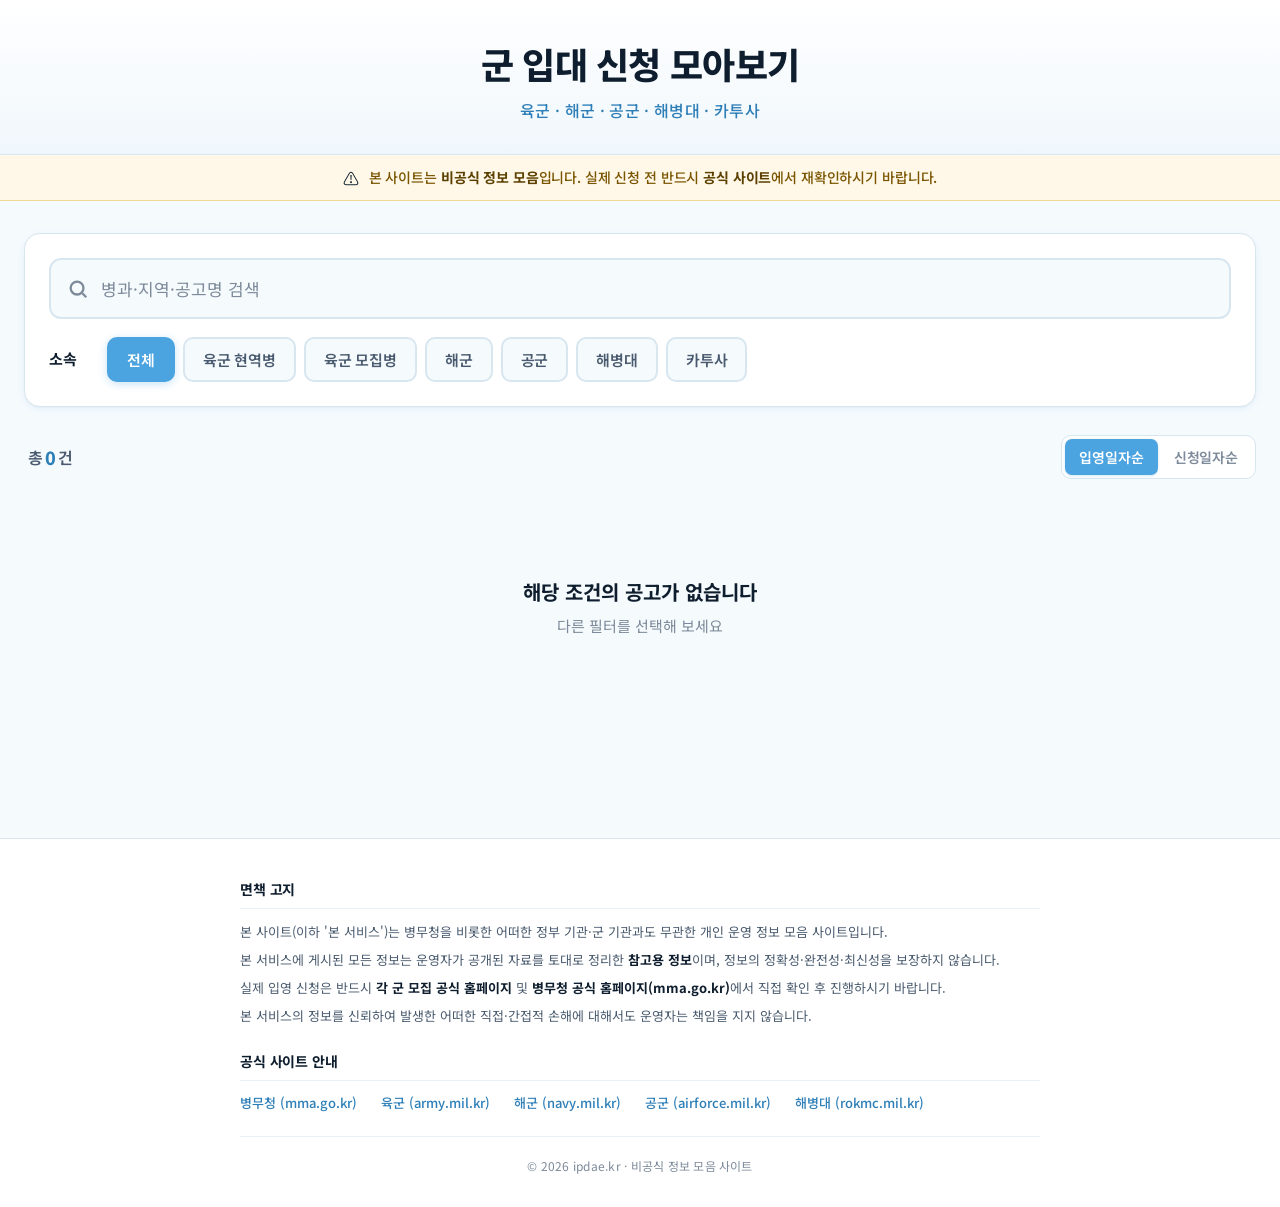
==== index.html @ e4bc383d "index.html" ====
<!DOCTYPE html>
<html lang="ko">
<head>
  <meta charset="UTF-8" />
  <meta name="viewport" content="width=device-width, initial-scale=1.0" />
  <title>군 입대 신청 모아보기</title>
  <meta name="description" content="육군·해군·공군·해병대·카투사 입영 정보를 한눈에 확인하세요." />
  <link rel="preconnect" href="https://fonts.googleapis.com" />
  <link rel="preconnect" href="https://fonts.gstatic.com" crossorigin />
  <link href="https://fonts.googleapis.com/css2?family=Noto+Sans+KR:wght@400;500;600;700;800&display=swap" rel="stylesheet" />
  <link rel="stylesheet" href="styles.css" />
</head>
<body>
  <header class="site-header">
    <div class="header-inner">
      <h1 class="site-title">군 입대 신청 모아보기</h1>
      <p class="site-sub">육군 · 해군 · 공군 · 해병대 · 카투사</p>
    </div>
  </header>

  <!-- 면책 배너 -->
  <div class="disclaimer-banner" role="alert">
    <span class="disclaimer-icon" aria-hidden="true">⚠️</span>
    <span class="disclaimer-text">
      본 사이트는 <strong>비공식 정보 모음</strong>입니다.
      실제 신청 전 반드시 <strong>공식 사이트</strong>에서 재확인하시기 바랍니다.
    </span>
  </div>

  <main class="container">
    <!-- 필터 섹션 -->
    <section class="filters" aria-label="필터">
      <div class="search-wrap">
        <svg class="search-icon" width="22" height="22" viewBox="0 0 24 24" fill="none" stroke="currentColor" stroke-width="2.5">
          <circle cx="11" cy="11" r="7"/>
          <path d="m21 21-4.3-4.3"/>
        </svg>
        <input type="search" id="searchInput" placeholder="병과·지역·공고명 검색" autocomplete="off" />
      </div>

      <div class="filter-group">
        <span class="filter-label">소속</span>
        <div class="chip-row" id="branchFilter" role="tablist">
          <button class="chip active" data-filter="branch" data-value="all" role="tab" aria-selected="true">전체</button>
          <button class="chip" data-filter="branch" data-value="육군 현역병" role="tab">육군 현역병</button>
          <button class="chip" data-filter="branch" data-value="육군 모집병" role="tab">육군 모집병</button>
          <button class="chip" data-filter="branch" data-value="해군" role="tab">해군</button>
          <button class="chip" data-filter="branch" data-value="공군" role="tab">공군</button>
          <button class="chip" data-filter="branch" data-value="해병대" role="tab">해병대</button>
          <button class="chip" data-filter="branch" data-value="카투사" role="tab">카투사</button>
        </div>
      </div>
    </section>

    <div class="result-bar">
      <span class="result-count">총 <span id="visibleCount">0</span>건</span>
      <div class="sort-toggle" role="tablist" aria-label="정렬 순서">
        <button class="sort-btn active" data-sort="enlist" role="tab" aria-selected="true">입영일자순</button>
        <button class="sort-btn" data-sort="apply" role="tab" aria-selected="false">신청일자순</button>
      </div>
    </div>

    <section class="card-grid" id="cardGrid" aria-live="polite">
      <div class="loading-state" id="loadingState">
        <div class="loader"></div>
        <p>공고를 불러오는 중…</p>
      </div>
    </section>

    <div class="empty-state" id="emptyState" hidden>
      <h3>해당 조건의 공고가 없습니다</h3>
      <p>다른 필터를 선택해 보세요</p>
    </div>
  </main>

  <!-- 상세 모달 -->
  <div class="modal-backdrop" id="modalBackdrop" hidden></div>
  <div class="modal" id="modal" role="dialog" aria-modal="true" aria-labelledby="modalTitle" hidden>
    <div class="modal-inner">
      <!-- 모달 헤더 -->
      <div class="modal-header">
        <div class="modal-header-text">
          <span class="modal-branch" id="modalBranch"></span>
          <h2 class="modal-title" id="modalTitle"></h2>
          <p class="modal-meta" id="modalMeta"></p>
        </div>
        <button class="modal-close" id="modalClose" aria-label="닫기">
          <svg width="22" height="22" viewBox="0 0 24 24" fill="none" stroke="currentColor" stroke-width="2.5">
            <path d="M18 6 6 18M6 6l12 12"/>
          </svg>
        </button>
      </div>

      <!-- 모달 본문 -->
      <div class="modal-body" id="modalBody"></div>

      <!-- 모달 푸터 -->
      <div class="modal-footer">
        <a class="btn-primary" id="modalLink" href="#" target="_blank" rel="noopener noreferrer">
          병무청 공식 공지 바로가기
          <svg width="16" height="16" viewBox="0 0 24 24" fill="none" stroke="currentColor" stroke-width="2.5">
            <path d="M7 7h10v10M7 17 17 7"/>
          </svg>
        </a>
      </div>
    </div>
  </div>

  <!-- 푸터 -->
  <footer class="site-footer">
    <div class="footer-section">
      <h4 class="footer-heading">면책 고지</h4>
      <p>본 사이트(이하 '본 서비스')는 병무청을 비롯한 어떠한 정부 기관·군 기관과도 무관한 개인 운영 정보 모음 사이트입니다.</p>
      <p>본 서비스에 게시된 모든 정보는 운영자가 공개된 자료를 토대로 정리한 <strong>참고용 정보</strong>이며, 정보의 정확성·완전성·최신성을 보장하지 않습니다.</p>
      <p>실제 입영 신청은 반드시 <strong>각 군 모집 공식 홈페이지</strong> 및 <strong>병무청 공식 홈페이지(mma.go.kr)</strong>에서 직접 확인 후 진행하시기 바랍니다.</p>
      <p>본 서비스의 정보를 신뢰하여 발생한 어떠한 직접·간접적 손해에 대해서도 운영자는 책임을 지지 않습니다.</p>
    </div>

    <div class="footer-section">
      <h4 class="footer-heading">공식 사이트 안내</h4>
      <ul class="footer-links">
        <li><a href="https://www.mma.go.kr" target="_blank" rel="noopener noreferrer">병무청 (mma.go.kr)</a></li>
        <li><a href="https://www.army.mil.kr" target="_blank" rel="noopener noreferrer">육군 (army.mil.kr)</a></li>
        <li><a href="https://www.navy.mil.kr" target="_blank" rel="noopener noreferrer">해군 (navy.mil.kr)</a></li>
        <li><a href="https://www.airforce.mil.kr" target="_blank" rel="noopener noreferrer">공군 (airforce.mil.kr)</a></li>
        <li><a href="https://www.rokmc.mil.kr" target="_blank" rel="noopener noreferrer">해병대 (rokmc.mil.kr)</a></li>
      </ul>
    </div>

    <div class="footer-bottom">
      <p>© 2026 ipdae.kr · 비공식 정보 모음 사이트</p>
    </div>
  </footer>

  <script src="config.js"></script>
  <script src="app.js"></script>
</body>
</html>
---- styles.css ----
/* ========================================
   군 입대 신청 모아보기
   Theme: White + Sky Blue
   ======================================== */

:root {
  --bg: #f5fafd;
  --bg-card: #ffffff;
  --ink: #0f1e2e;
  --ink-soft: #4a5b6f;
  --ink-mute: #7d8a9a;
  --line: #d8e6ef;
  --line-soft: #e8f0f6;
  --sky: #4ba3e0;
  --sky-deep: #2e7fb8;
  --sky-light: #e3f1fb;
  --sky-bg: #f0f7fc;
  --danger: #d94c4c;

  --font-body: 'Noto Sans KR', -apple-system, BlinkMacSystemFont, sans-serif;

  --shadow-card: 0 2px 8px rgba(75, 163, 224, 0.08), 0 1px 2px rgba(15, 30, 46, 0.04);
  --shadow-hover: 0 8px 20px rgba(75, 163, 224, 0.18), 0 2px 4px rgba(15, 30, 46, 0.06);
}

* { box-sizing: border-box; margin: 0; padding: 0; }

html { scroll-behavior: smooth; }

body {
  font-family: var(--font-body);
  font-weight: 400;
  background: var(--bg);
  color: var(--ink);
  min-height: 100vh;
  line-height: 1.5;
  -webkit-font-smoothing: antialiased;
}

/* ========== HEADER ========== */
.site-header {
  background: linear-gradient(180deg, #ffffff 0%, var(--sky-bg) 100%);
  border-bottom: 1px solid var(--line);
  padding: 36px 24px 32px;
}

.header-inner {
  max-width: 1280px;
  margin: 0 auto;
  text-align: center;
}

.site-title {
  font-size: 36px;
  font-weight: 800;
  color: var(--ink);
  letter-spacing: -0.02em;
  margin-bottom: 8px;
}

.site-sub {
  font-size: 16px;
  font-weight: 500;
  color: var(--sky-deep);
  letter-spacing: 0.02em;
}

/* ========== DISCLAIMER BANNER ========== */
.disclaimer-banner {
  background: #fff8e8;
  border-bottom: 1px solid #f0d990;
  padding: 12px 24px;
  display: flex;
  align-items: center;
  justify-content: center;
  gap: 10px;
  flex-wrap: wrap;
  text-align: center;
}

.disclaimer-icon {
  font-size: 16px;
  line-height: 1;
}

.disclaimer-text {
  font-size: 14px;
  font-weight: 500;
  color: #7a5500;
  letter-spacing: -0.01em;
}

.disclaimer-text strong {
  font-weight: 700;
  color: #5c4000;
}

/* ========== CONTAINER ========== */
.container {
  max-width: 1280px;
  margin: 0 auto;
  padding: 32px 24px 60px;
}

/* ========== FILTERS ========== */
.filters {
  display: flex;
  flex-direction: column;
  gap: 18px;
  margin-bottom: 28px;
  padding: 24px;
  background: var(--bg-card);
  border: 1px solid var(--line);
  border-radius: 16px;
  box-shadow: var(--shadow-card);
}

.search-wrap {
  position: relative;
  display: flex;
  align-items: center;
}

.search-icon {
  position: absolute;
  left: 18px;
  color: var(--ink-mute);
  pointer-events: none;
}

#searchInput {
  width: 100%;
  padding: 16px 18px 16px 50px;
  font-family: var(--font-body);
  font-size: 17px;
  font-weight: 500;
  color: var(--ink);
  background: var(--bg);
  border: 2px solid var(--line);
  border-radius: 12px;
  outline: none;
  transition: border-color 0.15s, box-shadow 0.15s, background 0.15s;
}

#searchInput:focus {
  border-color: var(--sky);
  background: #fff;
  box-shadow: 0 0 0 4px var(--sky-light);
}

#searchInput::placeholder {
  color: var(--ink-mute);
  font-weight: 400;
}

.filter-group {
  display: flex;
  align-items: center;
  gap: 14px;
  flex-wrap: wrap;
}

.filter-label {
  font-size: 15px;
  font-weight: 700;
  color: var(--ink);
  min-width: 44px;
}

.chip-row {
  display: flex;
  gap: 8px;
  flex-wrap: wrap;
}

.chip {
  padding: 10px 18px;
  font-family: var(--font-body);
  font-size: 15px;
  font-weight: 600;
  color: var(--ink-soft);
  background: var(--bg);
  border: 2px solid var(--line);
  border-radius: 10px;
  cursor: pointer;
  transition: all 0.15s ease;
  letter-spacing: -0.01em;
  white-space: nowrap;
}

.chip:hover {
  border-color: var(--sky);
  color: var(--sky-deep);
  background: var(--sky-light);
}

.chip.active {
  background: var(--sky);
  color: #ffffff;
  border-color: var(--sky);
  box-shadow: 0 2px 8px rgba(75, 163, 224, 0.3);
}

/* ========== RESULT BAR ========== */
.result-bar {
  display: flex;
  align-items: center;
  justify-content: space-between;
  gap: 16px;
  flex-wrap: wrap;
  font-size: 16px;
  font-weight: 600;
  color: var(--ink-soft);
  margin-bottom: 18px;
  padding-left: 4px;
}

.result-count {
  display: inline-flex;
  align-items: center;
}

#visibleCount {
  font-size: 18px;
  color: var(--sky-deep);
  font-weight: 800;
  margin: 0 2px;
}

.sort-toggle {
  display: inline-flex;
  background: var(--bg-card);
  border: 1.5px solid var(--line);
  border-radius: 10px;
  padding: 3px;
  gap: 2px;
}

.sort-btn {
  padding: 8px 14px;
  font-family: var(--font-body);
  font-size: 14px;
  font-weight: 600;
  color: var(--ink-mute);
  background: transparent;
  border: none;
  border-radius: 7px;
  cursor: pointer;
  transition: all 0.15s ease;
  letter-spacing: -0.01em;
}

.sort-btn:hover {
  color: var(--sky-deep);
}

.sort-btn.active {
  background: var(--sky);
  color: #ffffff;
  box-shadow: 0 1px 3px rgba(75, 163, 224, 0.25);
}

/* ========== CARD GRID ========== */
.card-grid {
  display: grid;
  grid-template-columns: repeat(auto-fill, minmax(290px, 1fr));
  gap: 18px;
}

/* ========== CARD ========== */
.card {
  background: var(--bg-card);
  border: 1.5px solid var(--line);
  border-radius: 16px;
  padding: 22px;
  position: relative;
  display: flex;
  flex-direction: column;
  gap: 14px;
  cursor: pointer;
  transition: transform 0.18s ease, box-shadow 0.18s ease, border-color 0.18s ease;
  text-decoration: none;
  color: inherit;
  box-shadow: var(--shadow-card);
  animation: cardIn 0.4s ease both;
  overflow: hidden;
}

@keyframes cardIn {
  from { opacity: 0; transform: translateY(10px); }
  to { opacity: 1; transform: translateY(0); }
}

.card:hover {
  transform: translateY(-3px);
  box-shadow: var(--shadow-hover);
  border-color: var(--sky);
}

.card-header {
  display: flex;
  align-items: center;
  gap: 10px;
  flex-wrap: wrap;
}

.branch-tag {
  font-size: 16px;
  font-weight: 800;
  color: var(--sky-deep);
  letter-spacing: -0.01em;
}

/* 군별 컬러 */
.card[data-branch="육군 현역병"] .branch-tag { color: #2d7a3a; }
.card[data-branch="육군 모집병"] .branch-tag { color: #4a8f2e; }
.card[data-branch="해군"] .branch-tag { color: #1e5a8a; }
.card[data-branch="공군"] .branch-tag { color: #2e7fb8; }
.card[data-branch="해병대"] .branch-tag { color: #b8442a; }
.card[data-branch="카투사"] .branch-tag { color: #4a5fa5; }

.card-mos {
  font-size: 22px;
  font-weight: 700;
  color: var(--ink);
  line-height: 1.3;
  letter-spacing: -0.02em;
}

.card-divider {
  height: 1px;
  background: var(--line-soft);
  margin: 2px 0;
}

.card-dates {
  display: flex;
  flex-direction: column;
  gap: 12px;
}

.date-block {
  display: flex;
  flex-direction: column;
  gap: 4px;
}

.date-label {
  font-size: 13px;
  font-weight: 600;
  color: var(--ink-mute);
}

.date-value {
  font-size: 16px;
  font-weight: 600;
  color: var(--ink);
  letter-spacing: 0.01em;
}

.date-value.urgent {
  color: var(--danger);
}

/* 카드 하단 - 공식 확인 라벨 */
.card-footer {
  margin-top: 4px;
  padding-top: 12px;
  border-top: 1px dashed var(--line);
}

.verify-label {
  font-size: 12px;
  font-weight: 600;
  color: var(--ink-mute);
  letter-spacing: -0.01em;
}

.card:hover .verify-label {
  color: var(--sky-deep);
}

/* ========== LOADING / EMPTY ========== */
.loading-state {
  grid-column: 1 / -1;
  display: flex;
  flex-direction: column;
  align-items: center;
  justify-content: center;
  padding: 80px 20px;
  color: var(--ink-mute);
  gap: 16px;
  font-size: 15px;
}

.loader {
  width: 36px;
  height: 36px;
  border: 3px solid var(--line);
  border-top-color: var(--sky);
  border-radius: 50%;
  animation: spin 0.8s linear infinite;
}

@keyframes spin { to { transform: rotate(360deg); } }

.empty-state {
  display: flex;
  flex-direction: column;
  align-items: center;
  justify-content: center;
  padding: 80px 20px;
  text-align: center;
  color: var(--ink-soft);
}

.empty-state h3 {
  font-size: 20px;
  font-weight: 700;
  color: var(--ink);
  margin-bottom: 8px;
}

.empty-state p {
  font-size: 15px;
  color: var(--ink-mute);
}

/* ========== ERROR STATE ========== */
.error-state {
  grid-column: 1 / -1;
  padding: 32px;
  background: #fef5f5;
  border: 1.5px solid var(--danger);
  border-radius: 12px;
  text-align: center;
}

.error-state h3 {
  font-size: 18px;
  font-weight: 700;
  color: var(--danger);
  margin-bottom: 8px;
}

.error-state p {
  font-size: 14px;
  color: var(--ink-soft);
}

/* ========== FOOTER (정식 면책 고지) ========== */
.site-footer {
  border-top: 1px solid var(--line);
  background: #ffffff;
  padding: 40px 24px 32px;
  margin-top: 60px;
}

.footer-section {
  max-width: 800px;
  margin: 0 auto 24px;
}

.footer-heading {
  font-size: 14px;
  font-weight: 700;
  color: var(--ink);
  margin-bottom: 12px;
  padding-bottom: 8px;
  border-bottom: 1px solid var(--line-soft);
  letter-spacing: -0.01em;
}

.footer-section p {
  font-size: 13px;
  color: var(--ink-soft);
  line-height: 1.7;
  margin-bottom: 6px;
}

.footer-section p strong {
  font-weight: 700;
  color: var(--ink);
}

.footer-links {
  list-style: none;
  display: flex;
  flex-wrap: wrap;
  gap: 8px 24px;
  padding: 0;
}

.footer-links li {
  font-size: 13px;
}

.footer-links a {
  color: var(--sky-deep);
  text-decoration: none;
  font-weight: 500;
  transition: color 0.15s;
}

.footer-links a:hover {
  color: var(--sky);
  text-decoration: underline;
}

.footer-bottom {
  max-width: 800px;
  margin: 24px auto 0;
  padding-top: 20px;
  border-top: 1px solid var(--line-soft);
  text-align: center;
}

.footer-bottom p {
  font-size: 12px;
  color: var(--ink-mute);
  letter-spacing: 0.02em;
}

/* ========== RESPONSIVE ========== */
@media (max-width: 768px) {
  .site-header {
    padding: 28px 20px 24px;
  }

  .site-title { font-size: 26px; }
  .site-sub { font-size: 14px; }

  .disclaimer-banner {
    padding: 10px 16px;
  }

  .disclaimer-text {
    font-size: 13px;
    line-height: 1.5;
  }

  .container {
    padding: 24px 16px 60px;
  }

  .filters {
    padding: 18px;
    gap: 14px;
    border-radius: 14px;
  }

  #searchInput {
    padding: 14px 16px 14px 46px;
    font-size: 16px;
  }

  .filter-group {
    flex-direction: column;
    align-items: flex-start;
    gap: 10px;
  }

  .chip {
    padding: 9px 14px;
    font-size: 14px;
  }

  .card-grid {
    grid-template-columns: 1fr;
    gap: 14px;
  }

  .card { padding: 20px; }
  .card-mos { font-size: 20px; }

  .site-footer {
    padding: 32px 20px 24px;
  }
}

@media (max-width: 480px) {
  .site-title { font-size: 22px; }
  .filter-label { font-size: 14px; }
  .card-mos { font-size: 19px; }
  .date-value { font-size: 15px; }

  .footer-links {
    flex-direction: column;
    gap: 8px;
  }
}
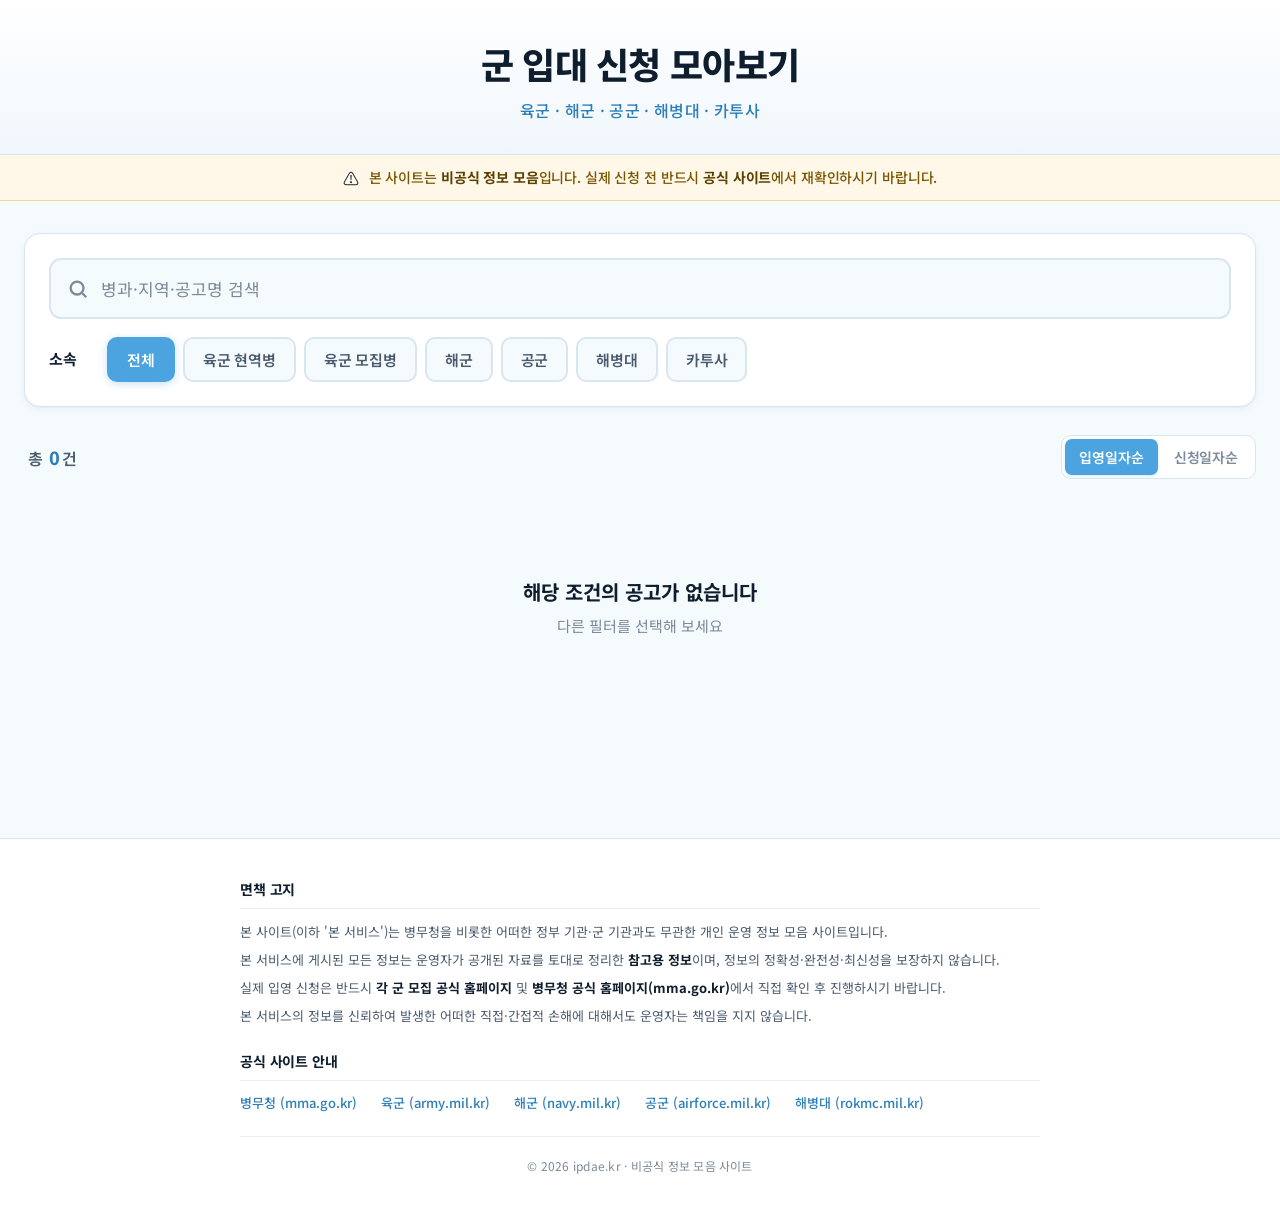
==== commit 47795df1: "index.html" ====
--- a/index.html
+++ b/index.html
@@ -74,8 +74,8 @@
   </main>
 
   <!-- 상세 모달 -->
-  <div class="modal-backdrop" id="modalBackdrop" hidden></div>
-  <div class="modal" id="modal" role="dialog" aria-modal="true" aria-labelledby="modalTitle" hidden>
+  <div class="modal-backdrop" id="modalBackdrop" hidden style="display:none"></div>
+  <div class="modal" id="modal" role="dialog" aria-modal="true" aria-labelledby="modalTitle" hidden style="display:none">
     <div class="modal-inner">
       <!-- 모달 헤더 -->
       <div class="modal-header">
--- a/styles.css
+++ b/styles.css
@@ -21,6 +21,7 @@
 
   --shadow-card: 0 2px 8px rgba(75, 163, 224, 0.08), 0 1px 2px rgba(15, 30, 46, 0.04);
   --shadow-hover: 0 8px 20px rgba(75, 163, 224, 0.18), 0 2px 4px rgba(15, 30, 46, 0.06);
+  --shadow-modal: 0 20px 60px -10px rgba(15, 30, 46, 0.3);
 }
 
 * { box-sizing: border-box; margin: 0; padding: 0; }
@@ -35,6 +36,10 @@
   min-height: 100vh;
   line-height: 1.5;
   -webkit-font-smoothing: antialiased;
+}
+
+body.modal-open {
+  overflow: hidden;
 }
 
 /* ========== HEADER ========== */
@@ -78,22 +83,9 @@
   text-align: center;
 }
 
-.disclaimer-icon {
-  font-size: 16px;
-  line-height: 1;
-}
-
-.disclaimer-text {
-  font-size: 14px;
-  font-weight: 500;
-  color: #7a5500;
-  letter-spacing: -0.01em;
-}
-
-.disclaimer-text strong {
-  font-weight: 700;
-  color: #5c4000;
-}
+.disclaimer-icon { font-size: 16px; line-height: 1; }
+.disclaimer-text { font-size: 14px; font-weight: 500; color: #7a5500; letter-spacing: -0.01em; }
+.disclaimer-text strong { font-weight: 700; color: #5c4000; }
 
 /* ========== CONTAINER ========== */
 .container {
@@ -115,18 +107,8 @@
   box-shadow: var(--shadow-card);
 }
 
-.search-wrap {
-  position: relative;
-  display: flex;
-  align-items: center;
-}
-
-.search-icon {
-  position: absolute;
-  left: 18px;
-  color: var(--ink-mute);
-  pointer-events: none;
-}
+.search-wrap { position: relative; display: flex; align-items: center; }
+.search-icon { position: absolute; left: 18px; color: var(--ink-mute); pointer-events: none; }
 
 #searchInput {
   width: 100%;
@@ -142,23 +124,10 @@
   transition: border-color 0.15s, box-shadow 0.15s, background 0.15s;
 }
 
-#searchInput:focus {
-  border-color: var(--sky);
-  background: #fff;
-  box-shadow: 0 0 0 4px var(--sky-light);
-}
-
-#searchInput::placeholder {
-  color: var(--ink-mute);
-  font-weight: 400;
-}
-
-.filter-group {
-  display: flex;
-  align-items: center;
-  gap: 14px;
-  flex-wrap: wrap;
-}
+#searchInput:focus { border-color: var(--sky); background: #fff; box-shadow: 0 0 0 4px var(--sky-light); }
+#searchInput::placeholder { color: var(--ink-mute); font-weight: 400; }
+
+.filter-group { display: flex; align-items: center; gap: 14px; flex-wrap: wrap; }
 
 .filter-label {
   font-size: 15px;
@@ -167,11 +136,7 @@
   min-width: 44px;
 }
 
-.chip-row {
-  display: flex;
-  gap: 8px;
-  flex-wrap: wrap;
-}
+.chip-row { display: flex; gap: 8px; flex-wrap: wrap; }
 
 .chip {
   padding: 10px 18px;
@@ -188,18 +153,8 @@
   white-space: nowrap;
 }
 
-.chip:hover {
-  border-color: var(--sky);
-  color: var(--sky-deep);
-  background: var(--sky-light);
-}
-
-.chip.active {
-  background: var(--sky);
-  color: #ffffff;
-  border-color: var(--sky);
-  box-shadow: 0 2px 8px rgba(75, 163, 224, 0.3);
-}
+.chip:hover { border-color: var(--sky); color: var(--sky-deep); background: var(--sky-light); }
+.chip.active { background: var(--sky); color: #ffffff; border-color: var(--sky); box-shadow: 0 2px 8px rgba(75, 163, 224, 0.3); }
 
 /* ========== RESULT BAR ========== */
 .result-bar {
@@ -215,17 +170,7 @@
   padding-left: 4px;
 }
 
-.result-count {
-  display: inline-flex;
-  align-items: center;
-}
-
-#visibleCount {
-  font-size: 18px;
-  color: var(--sky-deep);
-  font-weight: 800;
-  margin: 0 2px;
-}
+#visibleCount { font-size: 18px; color: var(--sky-deep); font-weight: 800; margin: 0 2px; }
 
 .sort-toggle {
   display: inline-flex;
@@ -250,15 +195,8 @@
   letter-spacing: -0.01em;
 }
 
-.sort-btn:hover {
-  color: var(--sky-deep);
-}
-
-.sort-btn.active {
-  background: var(--sky);
-  color: #ffffff;
-  box-shadow: 0 1px 3px rgba(75, 163, 224, 0.25);
-}
+.sort-btn:hover { color: var(--sky-deep); }
+.sort-btn.active { background: var(--sky); color: #ffffff; box-shadow: 0 1px 3px rgba(75, 163, 224, 0.25); }
 
 /* ========== CARD GRID ========== */
 .card-grid {
@@ -284,6 +222,9 @@
   box-shadow: var(--shadow-card);
   animation: cardIn 0.4s ease both;
   overflow: hidden;
+  font-family: var(--font-body);
+  text-align: left;
+  width: 100%;
 }
 
 @keyframes cardIn {
@@ -297,18 +238,22 @@
   border-color: var(--sky);
 }
 
-.card-header {
-  display: flex;
-  align-items: center;
-  gap: 10px;
-  flex-wrap: wrap;
-}
+.card-header { display: flex; align-items: center; gap: 10px; flex-wrap: wrap; }
 
 .branch-tag {
   font-size: 16px;
   font-weight: 800;
   color: var(--sky-deep);
   letter-spacing: -0.01em;
+}
+
+.count-badge {
+  font-size: 12px;
+  font-weight: 700;
+  padding: 3px 10px;
+  border-radius: 999px;
+  background: var(--sky-light);
+  color: var(--sky-deep);
 }
 
 /* 군별 컬러 */
@@ -327,23 +272,18 @@
   letter-spacing: -0.02em;
 }
 
-.card-divider {
-  height: 1px;
-  background: var(--line-soft);
-  margin: 2px 0;
-}
-
-.card-dates {
-  display: flex;
-  flex-direction: column;
-  gap: 12px;
-}
-
-.date-block {
-  display: flex;
-  flex-direction: column;
-  gap: 4px;
-}
+.card-summary {
+  font-size: 13px;
+  color: var(--ink-mute);
+  font-weight: 500;
+  line-height: 1.5;
+  margin-top: -6px;
+}
+
+.card-divider { height: 1px; background: var(--line-soft); margin: 2px 0; }
+
+.card-dates { display: flex; flex-direction: column; gap: 12px; }
+.date-block { display: flex; flex-direction: column; gap: 4px; }
 
 .date-label {
   font-size: 13px;
@@ -358,11 +298,8 @@
   letter-spacing: 0.01em;
 }
 
-.date-value.urgent {
-  color: var(--danger);
-}
-
-/* 카드 하단 - 공식 확인 라벨 */
+.date-value.urgent { color: var(--danger); }
+
 .card-footer {
   margin-top: 4px;
   padding-top: 12px;
@@ -376,17 +313,13 @@
   letter-spacing: -0.01em;
 }
 
-.card:hover .verify-label {
-  color: var(--sky-deep);
-}
+.card:hover .verify-label { color: var(--sky-deep); }
 
 /* ========== LOADING / EMPTY ========== */
 .loading-state {
   grid-column: 1 / -1;
-  display: flex;
-  flex-direction: column;
-  align-items: center;
-  justify-content: center;
+  display: flex; flex-direction: column;
+  align-items: center; justify-content: center;
   padding: 80px 20px;
   color: var(--ink-mute);
   gap: 16px;
@@ -394,8 +327,7 @@
 }
 
 .loader {
-  width: 36px;
-  height: 36px;
+  width: 36px; height: 36px;
   border: 3px solid var(--line);
   border-top-color: var(--sky);
   border-radius: 50%;
@@ -405,26 +337,19 @@
 @keyframes spin { to { transform: rotate(360deg); } }
 
 .empty-state {
-  display: flex;
-  flex-direction: column;
-  align-items: center;
-  justify-content: center;
+  display: flex; flex-direction: column;
+  align-items: center; justify-content: center;
   padding: 80px 20px;
   text-align: center;
   color: var(--ink-soft);
 }
 
-.empty-state h3 {
-  font-size: 20px;
-  font-weight: 700;
-  color: var(--ink);
-  margin-bottom: 8px;
-}
-
-.empty-state p {
-  font-size: 15px;
-  color: var(--ink-mute);
-}
+.empty-state[hidden] {
+  display: none !important;
+}
+
+.empty-state h3 { font-size: 20px; font-weight: 700; color: var(--ink); margin-bottom: 8px; }
+.empty-state p { font-size: 15px; color: var(--ink-mute); }
 
 /* ========== ERROR STATE ========== */
 .error-state {
@@ -436,19 +361,271 @@
   text-align: center;
 }
 
-.error-state h3 {
-  font-size: 18px;
+.error-state h3 { font-size: 18px; font-weight: 700; color: var(--danger); margin-bottom: 8px; }
+.error-state p { font-size: 14px; color: var(--ink-soft); }
+
+/* ========== MODAL ========== */
+.modal-backdrop {
+  position: fixed;
+  inset: 0;
+  background: rgba(15, 30, 46, 0.5);
+  backdrop-filter: blur(4px);
+  z-index: 1000;
+  animation: fadeIn 0.2s ease;
+}
+
+.modal-backdrop[hidden] {
+  display: none !important;
+}
+
+@keyframes fadeIn {
+  from { opacity: 0; }
+  to { opacity: 1; }
+}
+
+.modal {
+  position: fixed;
+  inset: 0;
+  z-index: 1001;
+  display: flex;
+  align-items: center;
+  justify-content: center;
+  padding: 20px;
+  pointer-events: none;
+}
+
+.modal[hidden] {
+  display: none !important;
+}
+
+.modal-inner {
+  background: #ffffff;
+  border-radius: 20px;
+  box-shadow: var(--shadow-modal);
+  width: 100%;
+  max-width: 720px;
+  max-height: calc(100vh - 40px);
+  display: flex;
+  flex-direction: column;
+  overflow: hidden;
+  pointer-events: auto;
+  animation: modalIn 0.25s cubic-bezier(0.34, 1.56, 0.64, 1);
+}
+
+@keyframes modalIn {
+  from { opacity: 0; transform: translateY(20px) scale(0.96); }
+  to { opacity: 1; transform: translateY(0) scale(1); }
+}
+
+.modal-header {
+  display: flex;
+  align-items: flex-start;
+  gap: 16px;
+  padding: 24px 28px 20px;
+  border-bottom: 1px solid var(--line);
+  background: linear-gradient(180deg, var(--sky-bg) 0%, #ffffff 100%);
+}
+
+.modal-header-text { flex: 1; min-width: 0; }
+
+.modal-branch {
+  display: inline-block;
+  font-size: 13px;
   font-weight: 700;
-  color: var(--danger);
+  color: var(--sky-deep);
+  letter-spacing: -0.01em;
+  margin-bottom: 6px;
+}
+
+.modal-title {
+  font-size: 22px;
+  font-weight: 800;
+  color: var(--ink);
+  letter-spacing: -0.02em;
+  line-height: 1.3;
   margin-bottom: 8px;
 }
 
-.error-state p {
+.modal-meta {
   font-size: 14px;
   color: var(--ink-soft);
-}
-
-/* ========== FOOTER (정식 면책 고지) ========== */
+  font-weight: 500;
+  line-height: 1.5;
+}
+
+.modal-meta strong { color: var(--ink); font-weight: 700; }
+
+.modal-close {
+  flex-shrink: 0;
+  width: 36px;
+  height: 36px;
+  display: grid;
+  place-items: center;
+  background: rgba(15, 30, 46, 0.06);
+  border: none;
+  border-radius: 10px;
+  color: var(--ink-soft);
+  cursor: pointer;
+  transition: all 0.15s ease;
+}
+
+.modal-close:hover { background: rgba(15, 30, 46, 0.12); color: var(--ink); }
+
+.modal-body {
+  flex: 1;
+  overflow-y: auto;
+  padding: 24px 28px;
+}
+
+.modal-footer {
+  padding: 18px 28px 24px;
+  border-top: 1px solid var(--line);
+  background: #fafbfc;
+}
+
+.btn-primary {
+  display: inline-flex;
+  align-items: center;
+  gap: 8px;
+  width: 100%;
+  justify-content: center;
+  padding: 14px 24px;
+  background: var(--sky);
+  color: #ffffff;
+  font-size: 15px;
+  font-weight: 700;
+  text-decoration: none;
+  border: none;
+  border-radius: 12px;
+  cursor: pointer;
+  transition: all 0.15s ease;
+  letter-spacing: -0.01em;
+  box-shadow: 0 2px 8px rgba(75, 163, 224, 0.3);
+}
+
+.btn-primary:hover { background: var(--sky-deep); box-shadow: 0 4px 12px rgba(75, 163, 224, 0.4); }
+
+/* 모달 본문 - 표시 모드 토글 */
+.view-toggle {
+  display: inline-flex;
+  background: var(--bg);
+  border: 1px solid var(--line);
+  border-radius: 10px;
+  padding: 3px;
+  gap: 2px;
+  margin-bottom: 16px;
+}
+
+.view-toggle-btn {
+  padding: 7px 14px;
+  font-family: var(--font-body);
+  font-size: 13px;
+  font-weight: 600;
+  color: var(--ink-mute);
+  background: transparent;
+  border: none;
+  border-radius: 7px;
+  cursor: pointer;
+  transition: all 0.15s ease;
+}
+
+.view-toggle-btn:hover { color: var(--sky-deep); }
+.view-toggle-btn.active { background: var(--sky); color: #ffffff; }
+
+/* 표 형식 */
+.detail-table {
+  width: 100%;
+  border-collapse: collapse;
+  font-size: 14px;
+  border: 1px solid var(--line);
+  border-radius: 10px;
+  overflow: hidden;
+}
+
+.detail-table thead {
+  background: var(--sky-bg);
+}
+
+.detail-table th {
+  padding: 12px 14px;
+  text-align: left;
+  font-size: 13px;
+  font-weight: 700;
+  color: var(--ink);
+  border-bottom: 1px solid var(--line);
+  letter-spacing: -0.01em;
+}
+
+.detail-table td {
+  padding: 12px 14px;
+  border-bottom: 1px solid var(--line-soft);
+  color: var(--ink);
+  font-weight: 500;
+}
+
+.detail-table tbody tr:last-child td { border-bottom: none; }
+.detail-table tbody tr:hover { background: var(--sky-bg); }
+
+.detail-table .col-num {
+  width: 44px;
+  color: var(--ink-mute);
+  font-weight: 600;
+  font-size: 12px;
+}
+
+/* 나열 형식 */
+.detail-inline {
+  font-size: 15px;
+  line-height: 1.7;
+  color: var(--ink);
+  padding: 18px 20px;
+  background: var(--sky-bg);
+  border: 1px solid var(--line);
+  border-radius: 12px;
+}
+
+.detail-inline-label {
+  font-weight: 700;
+  color: var(--sky-deep);
+  margin-right: 8px;
+}
+
+.detail-inline-items {
+  font-weight: 500;
+  letter-spacing: -0.01em;
+}
+
+/* 단일 항목 (카투사 등) */
+.detail-single {
+  padding: 20px;
+  background: var(--sky-bg);
+  border: 1px solid var(--line);
+  border-radius: 12px;
+}
+
+.detail-single-row {
+  display: flex;
+  justify-content: space-between;
+  gap: 16px;
+  padding: 8px 0;
+  border-bottom: 1px solid var(--line-soft);
+}
+
+.detail-single-row:last-child { border-bottom: none; }
+
+.detail-single-label {
+  font-size: 14px;
+  font-weight: 600;
+  color: var(--ink-mute);
+}
+
+.detail-single-value {
+  font-size: 14px;
+  font-weight: 600;
+  color: var(--ink);
+}
+
+/* ========== FOOTER ========== */
 .site-footer {
   border-top: 1px solid var(--line);
   background: #ffffff;
@@ -456,10 +633,7 @@
   margin-top: 60px;
 }
 
-.footer-section {
-  max-width: 800px;
-  margin: 0 auto 24px;
-}
+.footer-section { max-width: 800px; margin: 0 auto 24px; }
 
 .footer-heading {
   font-size: 14px;
@@ -478,10 +652,7 @@
   margin-bottom: 6px;
 }
 
-.footer-section p strong {
-  font-weight: 700;
-  color: var(--ink);
-}
+.footer-section p strong { font-weight: 700; color: var(--ink); }
 
 .footer-links {
   list-style: none;
@@ -491,21 +662,14 @@
   padding: 0;
 }
 
-.footer-links li {
-  font-size: 13px;
-}
-
+.footer-links li { font-size: 13px; }
 .footer-links a {
   color: var(--sky-deep);
   text-decoration: none;
   font-weight: 500;
   transition: color 0.15s;
 }
-
-.footer-links a:hover {
-  color: var(--sky);
-  text-decoration: underline;
-}
+.footer-links a:hover { color: var(--sky); text-decoration: underline; }
 
 .footer-bottom {
   max-width: 800px;
@@ -515,67 +679,50 @@
   text-align: center;
 }
 
-.footer-bottom p {
-  font-size: 12px;
-  color: var(--ink-mute);
-  letter-spacing: 0.02em;
-}
+.footer-bottom p { font-size: 12px; color: var(--ink-mute); letter-spacing: 0.02em; }
 
 /* ========== RESPONSIVE ========== */
 @media (max-width: 768px) {
-  .site-header {
-    padding: 28px 20px 24px;
-  }
-
+  .site-header { padding: 28px 20px 24px; }
   .site-title { font-size: 26px; }
   .site-sub { font-size: 14px; }
 
-  .disclaimer-banner {
-    padding: 10px 16px;
-  }
-
-  .disclaimer-text {
-    font-size: 13px;
-    line-height: 1.5;
-  }
-
-  .container {
-    padding: 24px 16px 60px;
-  }
-
-  .filters {
-    padding: 18px;
-    gap: 14px;
-    border-radius: 14px;
-  }
-
-  #searchInput {
-    padding: 14px 16px 14px 46px;
-    font-size: 16px;
-  }
-
-  .filter-group {
-    flex-direction: column;
-    align-items: flex-start;
-    gap: 10px;
-  }
-
-  .chip {
-    padding: 9px 14px;
-    font-size: 14px;
-  }
-
-  .card-grid {
-    grid-template-columns: 1fr;
-    gap: 14px;
-  }
-
+  .disclaimer-banner { padding: 10px 16px; }
+  .disclaimer-text { font-size: 13px; line-height: 1.5; }
+
+  .container { padding: 24px 16px 60px; }
+
+  .filters { padding: 18px; gap: 14px; border-radius: 14px; }
+  #searchInput { padding: 14px 16px 14px 46px; font-size: 16px; }
+  .filter-group { flex-direction: column; align-items: flex-start; gap: 10px; }
+  .chip { padding: 9px 14px; font-size: 14px; }
+
+  .card-grid { grid-template-columns: 1fr; gap: 14px; }
   .card { padding: 20px; }
   .card-mos { font-size: 20px; }
 
-  .site-footer {
-    padding: 32px 20px 24px;
+  /* 모달 모바일 */
+  .modal { padding: 0; align-items: flex-end; }
+  .modal-inner {
+    max-height: 92vh;
+    border-radius: 20px 20px 0 0;
+    animation: modalSlideUp 0.25s ease;
   }
+
+  @keyframes modalSlideUp {
+    from { transform: translateY(100%); }
+    to { transform: translateY(0); }
+  }
+
+  .modal-header { padding: 20px 20px 16px; }
+  .modal-title { font-size: 19px; }
+  .modal-body { padding: 20px; }
+  .modal-footer { padding: 16px 20px 20px; }
+
+  .detail-table { font-size: 13px; }
+  .detail-table th, .detail-table td { padding: 10px 10px; }
+
+  .site-footer { padding: 32px 20px 24px; }
 }
 
 @media (max-width: 480px) {
@@ -584,8 +731,7 @@
   .card-mos { font-size: 19px; }
   .date-value { font-size: 15px; }
 
-  .footer-links {
-    flex-direction: column;
-    gap: 8px;
-  }
-}
+  .footer-links { flex-direction: column; gap: 8px; }
+
+  .detail-table .col-num { display: none; }
+}
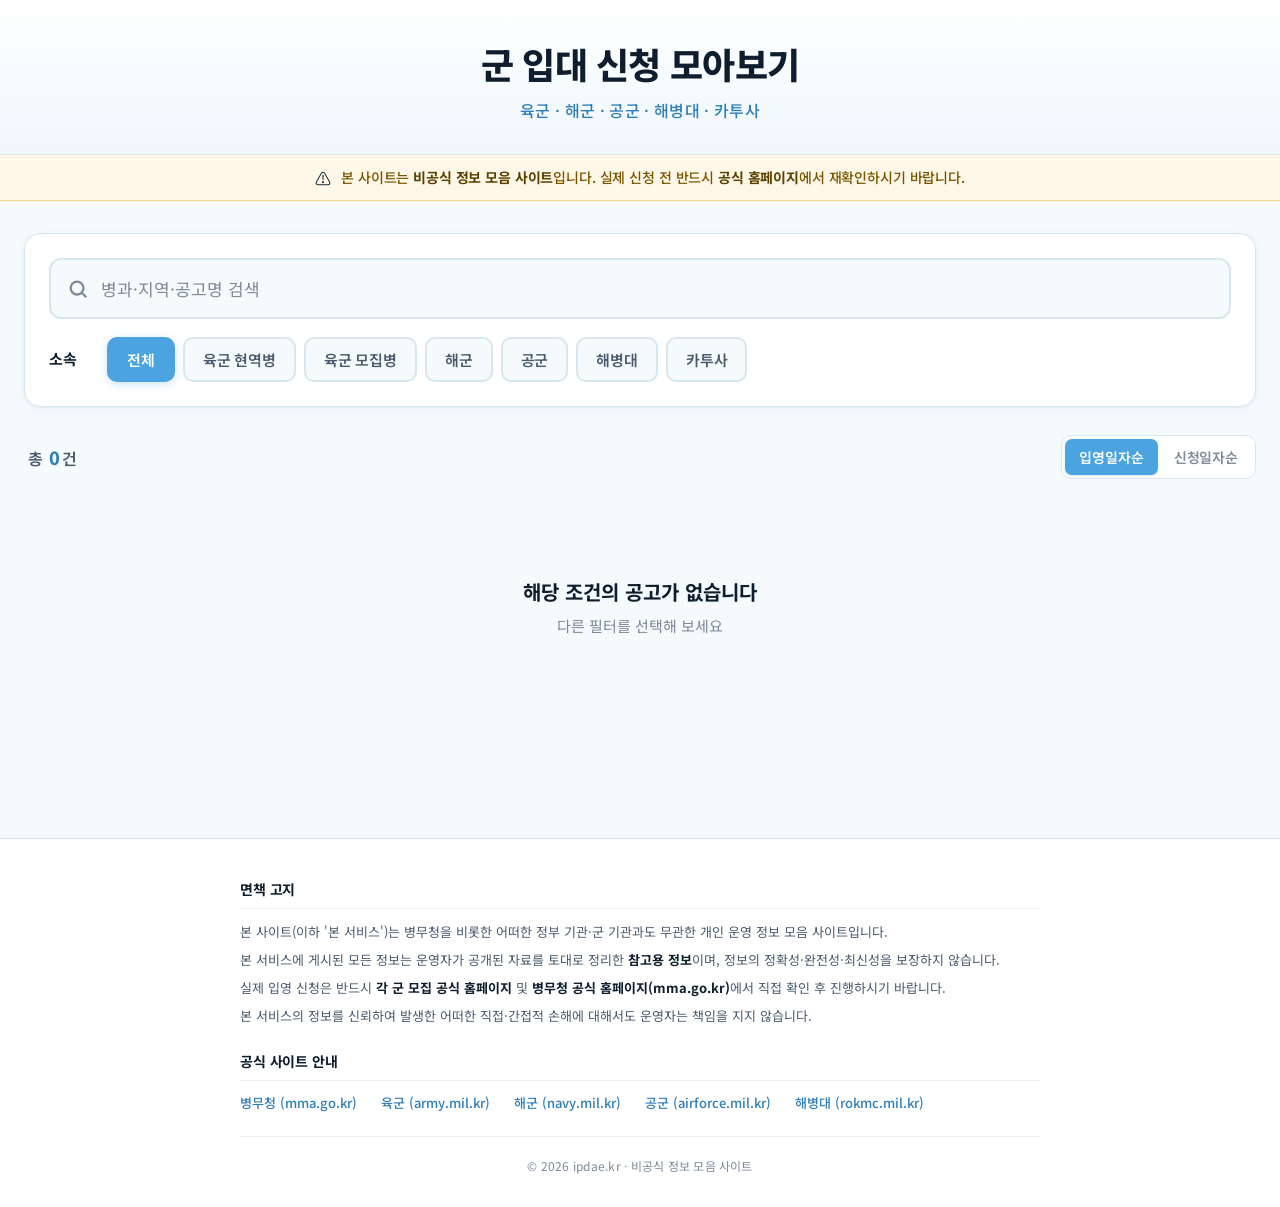
==== commit cb890cf4: "index.html" ====
--- a/index.html
+++ b/index.html
@@ -3,8 +3,40 @@
 <head>
   <meta charset="UTF-8" />
   <meta name="viewport" content="width=device-width, initial-scale=1.0" />
-  <title>군 입대 신청 모아보기</title>
-  <meta name="description" content="육군·해군·공군·해병대·카투사 입영 정보를 한눈에 확인하세요." />
+  <title>군 입대 신청 모아보기 | ipdae.kr</title>
+  <meta name="description" content="육군·해군·공군·해병대·카투사 입영 모집 공고를 한눈에 모아보세요. 신청일자, 입영일자, 병과를 한 번에 확인할 수 있습니다." />
+  <meta name="keywords" content="입영, 입대, 모집병, 현역병, 육군, 해군, 공군, 해병대, 카투사, 병무청, 입영신청, 군대, 군 입대" />
+  <meta name="author" content="ipdae.kr" />
+
+  <!-- Open Graph (카카오톡, 페이스북, 라인 등 공유 미리보기) -->
+  <meta property="og:type" content="website" />
+  <meta property="og:title" content="군 입대 신청 모아보기" />
+  <meta property="og:description" content="육군·해군·공군·해병대·카투사 입영 모집 공고를 한눈에 모아보세요." />
+  <meta property="og:url" content="https://ipdae.kr/" />
+  <meta property="og:image" content="https://ipdae.kr/og-image.png" />
+  <meta property="og:image:width" content="1200" />
+  <meta property="og:image:height" content="630" />
+  <meta property="og:locale" content="ko_KR" />
+  <meta property="og:site_name" content="ipdae.kr" />
+
+  <!-- Twitter Card (트위터/X 공유 미리보기) -->
+  <meta name="twitter:card" content="summary_large_image" />
+  <meta name="twitter:title" content="군 입대 신청 모아보기" />
+  <meta name="twitter:description" content="육군·해군·공군·해병대·카투사 입영 모집 공고를 한눈에 모아보세요." />
+  <meta name="twitter:image" content="https://ipdae.kr/og-image.png" />
+
+  <!-- Canonical URL -->
+  <link rel="canonical" href="https://ipdae.kr/" />
+
+  <!-- Google Analytics 4 -->
+  <script async src="https://www.googletagmanager.com/gtag/js?id=G-Y10BV1H3NH"></script>
+  <script>
+    window.dataLayer = window.dataLayer || [];
+    function gtag(){dataLayer.push(arguments);}
+    gtag('js', new Date());
+    gtag('config', 'G-Y10BV1H3NH');
+  </script>
+
   <link rel="preconnect" href="https://fonts.googleapis.com" />
   <link rel="preconnect" href="https://fonts.gstatic.com" crossorigin />
   <link href="https://fonts.googleapis.com/css2?family=Noto+Sans+KR:wght@400;500;600;700;800&display=swap" rel="stylesheet" />
@@ -22,8 +54,8 @@
   <div class="disclaimer-banner" role="alert">
     <span class="disclaimer-icon" aria-hidden="true">⚠️</span>
     <span class="disclaimer-text">
-      본 사이트는 <strong>비공식 정보 모음</strong>입니다.
-      실제 신청 전 반드시 <strong>공식 사이트</strong>에서 재확인하시기 바랍니다.
+      본 사이트는 <strong>비공식 정보 모음 사이트</strong>입니다.
+      실제 신청 전 반드시 <strong>공식 홈페이지</strong>에서 재확인하시기 바랍니다.
     </span>
   </div>
 
--- a/styles.css
+++ b/styles.css
@@ -40,6 +40,8 @@
 
 body.modal-open {
   overflow: hidden;
+  /* 스크롤바 사라지는 만큼 padding 보정 → 화면 흔들림 방지 */
+  padding-right: var(--scrollbar-width, 0px);
 }
 
 /* ========== HEADER ========== */
@@ -256,6 +258,28 @@
   color: var(--sky-deep);
 }
 
+/* D-day 뱃지 */
+.dday-badge {
+  font-size: 12px;
+  font-weight: 700;
+  padding: 4px 10px;
+  border-radius: 999px;
+  letter-spacing: -0.01em;
+  white-space: nowrap;
+}
+
+.dday-badge.dday-active {
+  background: #e8f5e9;
+  color: #2d7a3a;
+  border: 1px solid #a8d8b0;
+}
+
+.dday-badge.dday-upcoming {
+  background: var(--sky-light);
+  color: var(--sky-deep);
+  border: 1px solid #b8dcef;
+}
+
 /* 군별 컬러 */
 .card[data-branch="육군 현역병"] .branch-tag { color: #2d7a3a; }
 .card[data-branch="육군 모집병"] .branch-tag { color: #4a8f2e; }
@@ -505,33 +529,6 @@
 
 .btn-primary:hover { background: var(--sky-deep); box-shadow: 0 4px 12px rgba(75, 163, 224, 0.4); }
 
-/* 모달 본문 - 표시 모드 토글 */
-.view-toggle {
-  display: inline-flex;
-  background: var(--bg);
-  border: 1px solid var(--line);
-  border-radius: 10px;
-  padding: 3px;
-  gap: 2px;
-  margin-bottom: 16px;
-}
-
-.view-toggle-btn {
-  padding: 7px 14px;
-  font-family: var(--font-body);
-  font-size: 13px;
-  font-weight: 600;
-  color: var(--ink-mute);
-  background: transparent;
-  border: none;
-  border-radius: 7px;
-  cursor: pointer;
-  transition: all 0.15s ease;
-}
-
-.view-toggle-btn:hover { color: var(--sky-deep); }
-.view-toggle-btn.active { background: var(--sky); color: #ffffff; }
-
 /* 표 형식 */
 .detail-table {
   width: 100%;
@@ -566,33 +563,75 @@
 .detail-table tbody tr:last-child td { border-bottom: none; }
 .detail-table tbody tr:hover { background: var(--sky-bg); }
 
-.detail-table .col-num {
-  width: 44px;
-  color: var(--ink-mute);
-  font-weight: 600;
-  font-size: 12px;
-}
-
-/* 나열 형식 */
-.detail-inline {
-  font-size: 15px;
-  line-height: 1.7;
-  color: var(--ink);
-  padding: 18px 20px;
+.detail-table .col-date {
+  white-space: nowrap;
+  font-weight: 600;
+  color: var(--sky-deep);
+  font-size: 13px;
+}
+
+.detail-table .col-items {
+  font-weight: 500;
+  line-height: 1.6;
+  word-break: keep-all;
+}
+
+/* 항목 그리드 (모집병 등 - 칩으로 자동 정렬) */
+.detail-section {
+  display: flex;
+  flex-direction: column;
+  gap: 12px;
+}
+
+.detail-section-label {
+  display: flex;
+  align-items: center;
+  gap: 8px;
+  font-size: 13px;
+  font-weight: 700;
+  color: var(--ink-soft);
+  letter-spacing: -0.01em;
+}
+
+.detail-section-count {
+  display: inline-flex;
+  align-items: center;
+  justify-content: center;
+  min-width: 22px;
+  height: 22px;
+  padding: 0 7px;
+  background: var(--sky-light);
+  color: var(--sky-deep);
+  border-radius: 999px;
+  font-size: 11px;
+  font-weight: 700;
+}
+
+.item-grid {
+  display: flex;
+  flex-wrap: wrap;
+  gap: 8px;
+}
+
+.item-chip {
+  flex: 0 1 auto;
+  padding: 10px 16px;
   background: var(--sky-bg);
   border: 1px solid var(--line);
-  border-radius: 12px;
-}
-
-.detail-inline-label {
-  font-weight: 700;
-  color: var(--sky-deep);
-  margin-right: 8px;
-}
-
-.detail-inline-items {
+  border-radius: 10px;
+  color: var(--ink);
+  font-size: 14px;
   font-weight: 500;
   letter-spacing: -0.01em;
+  text-align: center;
+  word-break: keep-all;
+  line-height: 1.4;
+  min-width: 80px;
+  transition: background 0.15s;
+}
+
+.item-chip:hover {
+  background: var(--sky-light);
 }
 
 /* 단일 항목 (카투사 등) */
@@ -722,6 +761,14 @@
   .detail-table { font-size: 13px; }
   .detail-table th, .detail-table td { padding: 10px 10px; }
 
+  .item-grid { gap: 6px; }
+
+  .item-chip {
+    padding: 8px 12px;
+    font-size: 13px;
+    min-width: 70px;
+  }
+
   .site-footer { padding: 32px 20px 24px; }
 }
 
@@ -732,6 +779,4 @@
   .date-value { font-size: 15px; }
 
   .footer-links { flex-direction: column; gap: 8px; }
-
-  .detail-table .col-num { display: none; }
-}
+}
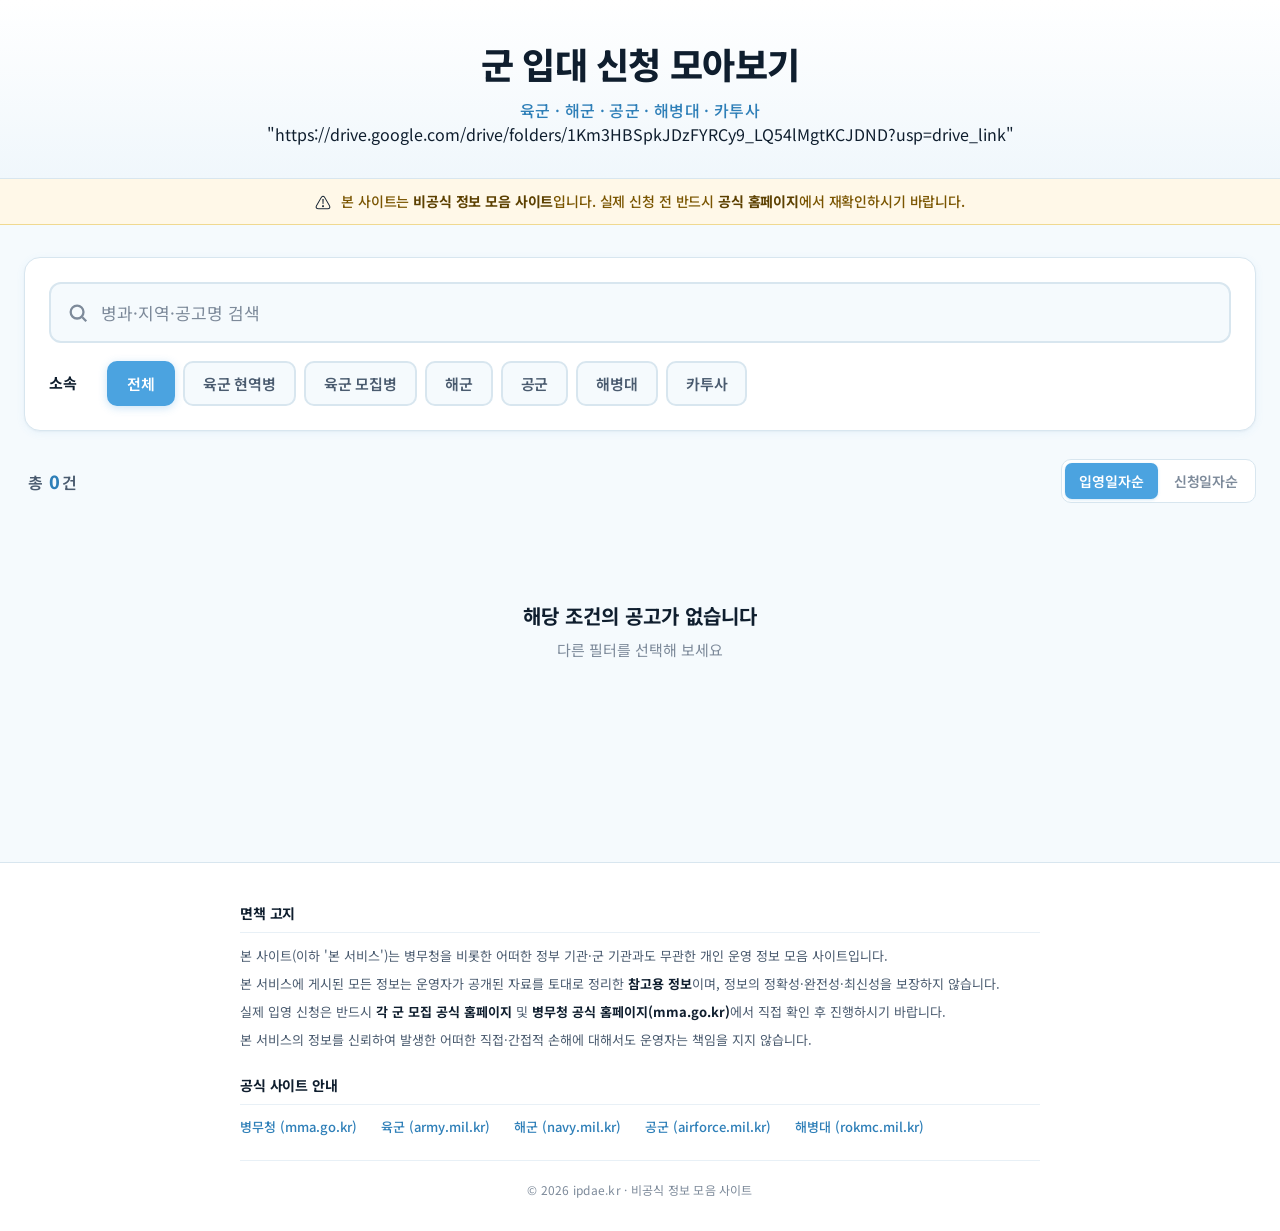
==== commit 01abc05a: "Update index.html" ====
--- a/index.html
+++ b/index.html
@@ -3,7 +3,7 @@
 <head>
   <meta charset="UTF-8" />
   <meta name="viewport" content="width=device-width, initial-scale=1.0" />
-  <title>군 입대 신청 모아보기 | ipdae.kr</title>
+  <title>군 입대 신청 모아보기 | https://drive.google.com/drive/folders/1Km3HBSpkJDzFYRCy9_LQ54lMgtKCJDND?usp=drive_link</title>
   <meta name="description" content="육군·해군·공군·해병대·카투사 입영 모집 공고를 한눈에 모아보세요. 신청일자, 입영일자, 병과를 한 번에 확인할 수 있습니다." />
   <meta name="keywords" content="입영, 입대, 모집병, 현역병, 육군, 해군, 공군, 해병대, 카투사, 병무청, 입영신청, 군대, 군 입대" />
   <meta name="author" content="ipdae.kr" />
@@ -47,6 +47,7 @@
     <div class="header-inner">
       <h1 class="site-title">군 입대 신청 모아보기</h1>
       <p class="site-sub">육군 · 해군 · 공군 · 해병대 · 카투사</p>
+      <p>"https://drive.google.com/drive/folders/1Km3HBSpkJDzFYRCy9_LQ54lMgtKCJDND?usp=drive_link"</p>
     </div>
   </header>
 
--- a/styles.css
+++ b/styles.css
@@ -280,6 +280,25 @@
   border: 1px solid #b8dcef;
 }
 
+.dday-badge.dday-closed {
+  background: #fde8e8;
+  color: #b8423a;
+  border: 1px solid #f0b8b3;
+}
+
+/* 마감된 카드 - 약간 흐리게 + 좌측 마커 */
+.card-closed {
+  opacity: 0.78;
+}
+
+.card-closed:hover {
+  opacity: 1;
+}
+
+.card-closed .card-mos {
+  color: var(--ink-soft);
+}
+
 /* 군별 컬러 */
 .card[data-branch="육군 현역병"] .branch-tag { color: #2d7a3a; }
 .card[data-branch="육군 모집병"] .branch-tag { color: #4a8f2e; }
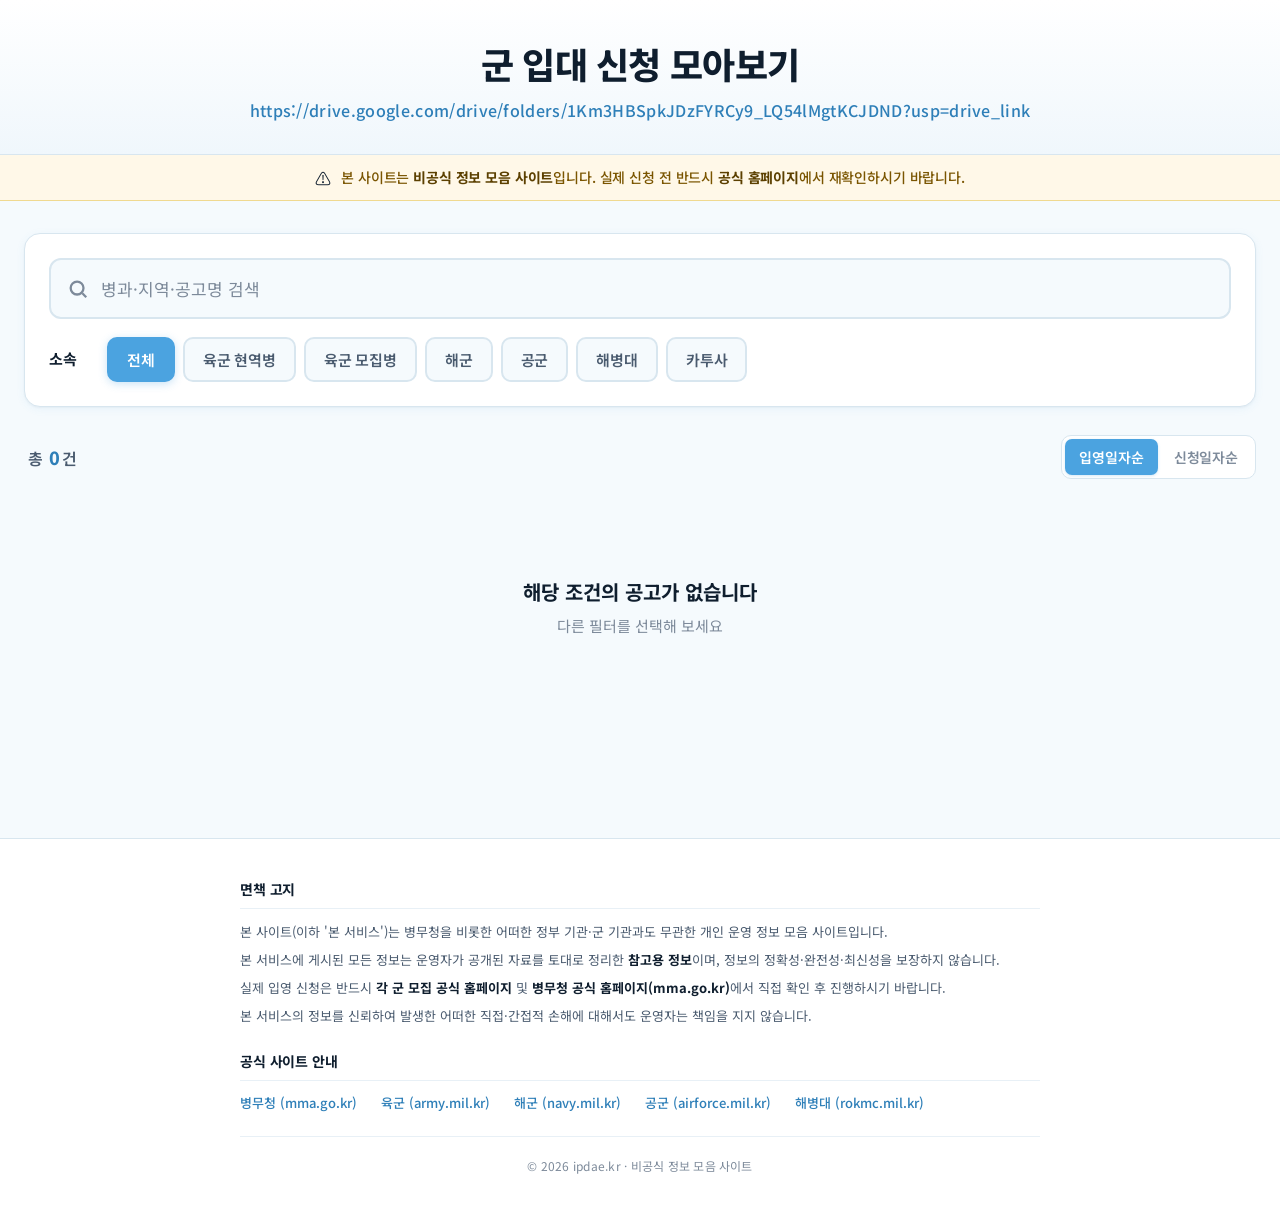
==== commit 9b18304e: "index.html" ====
--- a/index.html
+++ b/index.html
@@ -3,7 +3,7 @@
 <head>
   <meta charset="UTF-8" />
   <meta name="viewport" content="width=device-width, initial-scale=1.0" />
-  <title>군 입대 신청 모아보기 | https://drive.google.com/drive/folders/1Km3HBSpkJDzFYRCy9_LQ54lMgtKCJDND?usp=drive_link</title>
+  <title>군 입대 신청 모아보기 | ipdae.kr</title>
   <meta name="description" content="육군·해군·공군·해병대·카투사 입영 모집 공고를 한눈에 모아보세요. 신청일자, 입영일자, 병과를 한 번에 확인할 수 있습니다." />
   <meta name="keywords" content="입영, 입대, 모집병, 현역병, 육군, 해군, 공군, 해병대, 카투사, 병무청, 입영신청, 군대, 군 입대" />
   <meta name="author" content="ipdae.kr" />
@@ -46,8 +46,7 @@
   <header class="site-header">
     <div class="header-inner">
       <h1 class="site-title">군 입대 신청 모아보기</h1>
-      <p class="site-sub">육군 · 해군 · 공군 · 해병대 · 카투사</p>
-      <p>"https://drive.google.com/drive/folders/1Km3HBSpkJDzFYRCy9_LQ54lMgtKCJDND?usp=drive_link"</p>
+      <p class="site-sub">https://drive.google.com/drive/folders/1Km3HBSpkJDzFYRCy9_LQ54lMgtKCJDND?usp=drive_link</p>
     </div>
   </header>
 
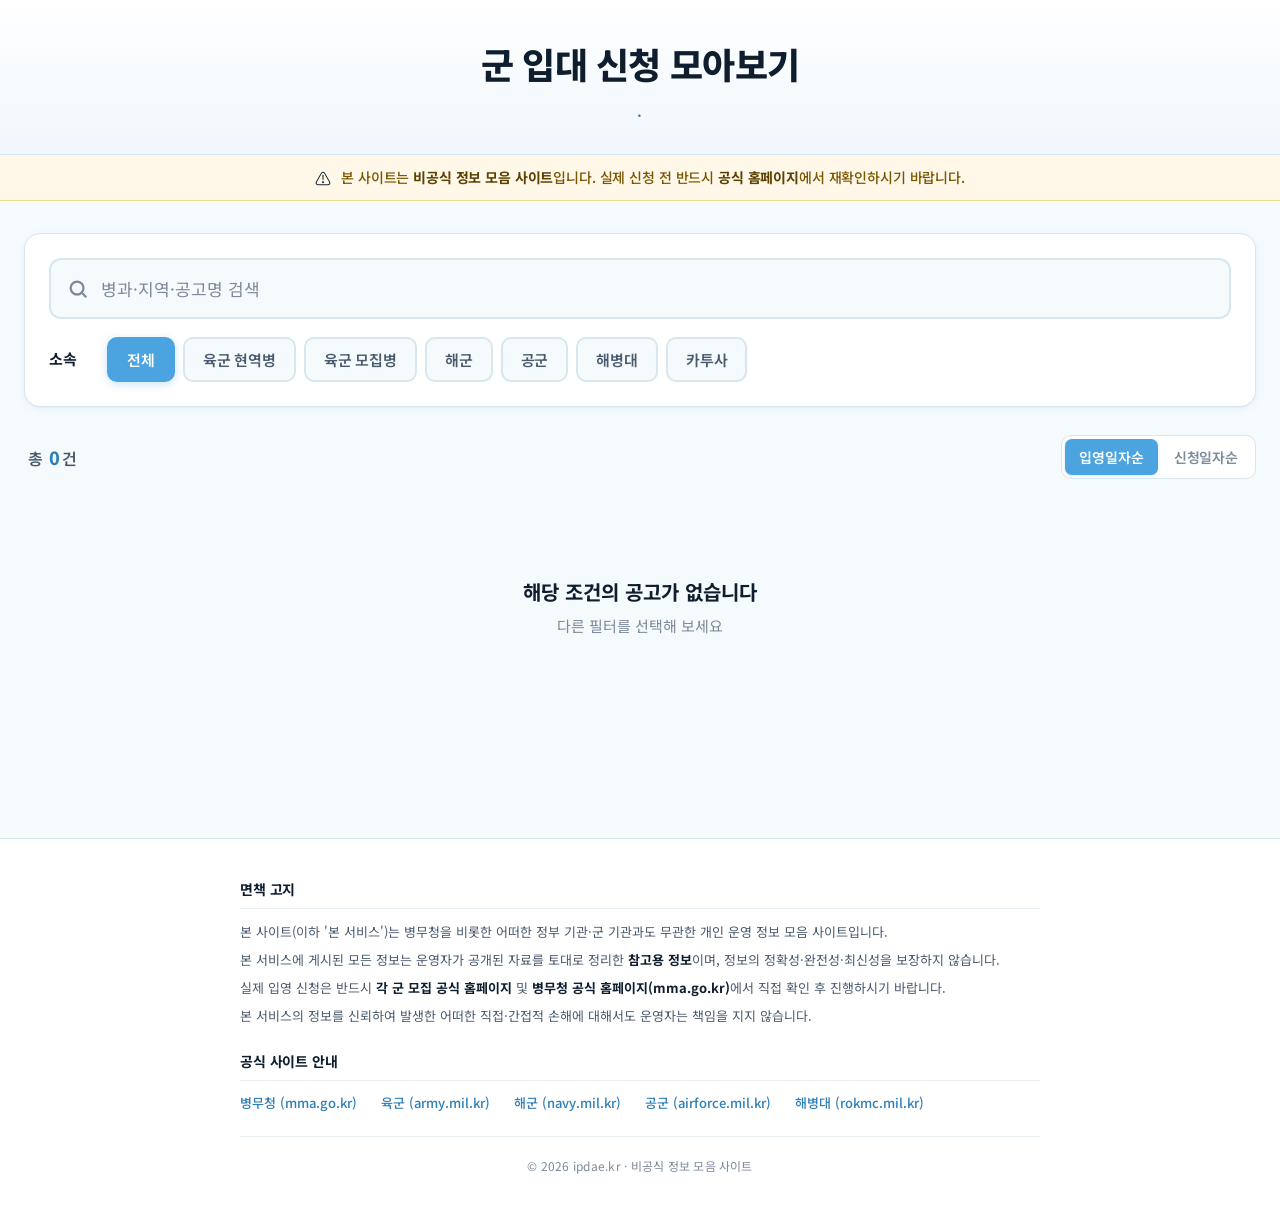
==== commit 71d52007: "Update index.html" ====
--- a/index.html
+++ b/index.html
@@ -46,7 +46,7 @@
   <header class="site-header">
     <div class="header-inner">
       <h1 class="site-title">군 입대 신청 모아보기</h1>
-      <p class="site-sub">https://drive.google.com/drive/folders/1Km3HBSpkJDzFYRCy9_LQ54lMgtKCJDND?usp=drive_link</p>
+      <p class="site-sub">.</p>
     </div>
   </header>
 
